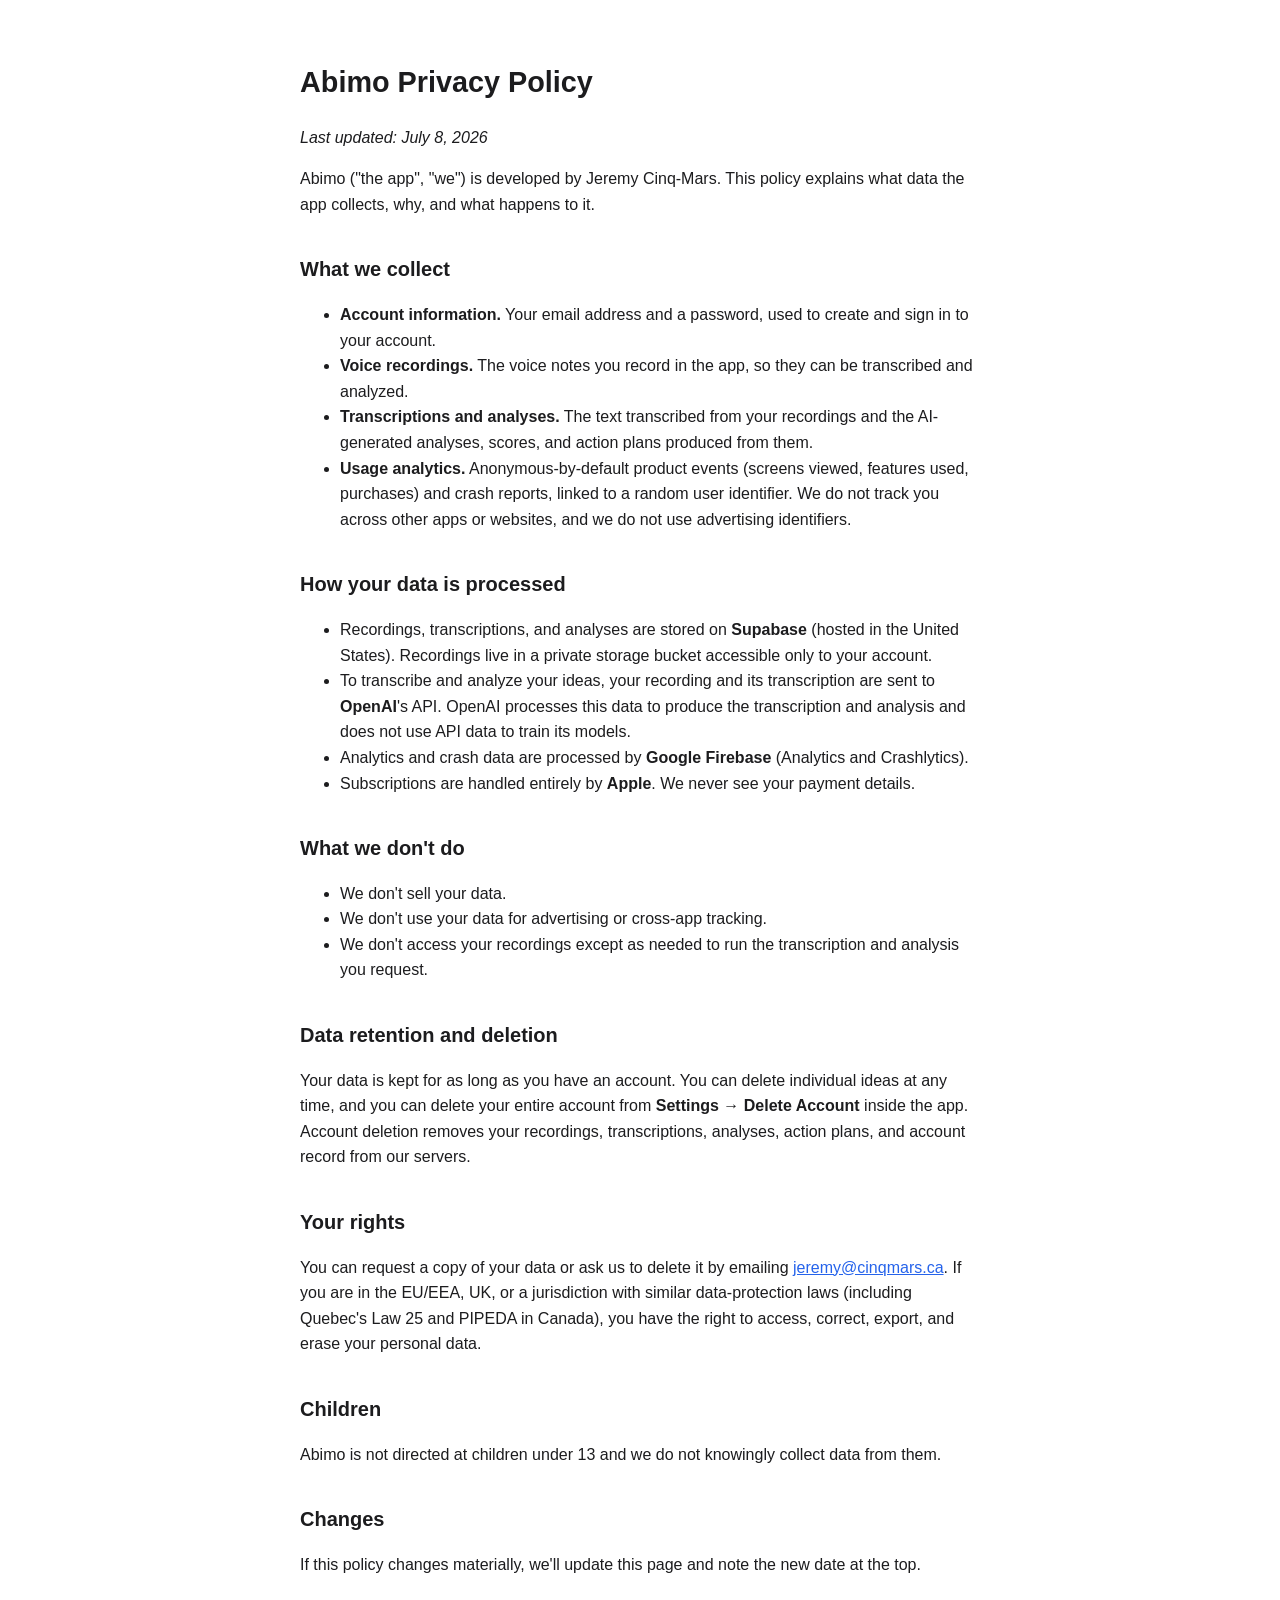
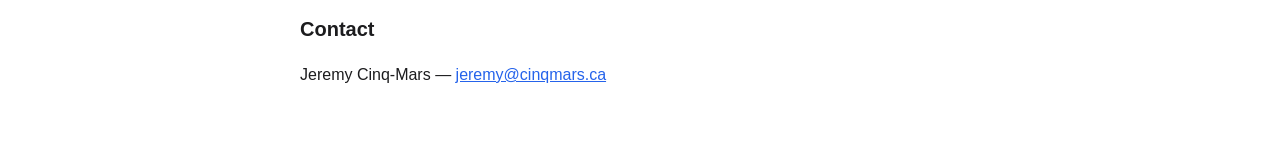
==== privacy/index.html @ cd27e945 "Abimo privacy policy and terms of use" ====
<!DOCTYPE html>
<html lang="en">
<head>
<meta charset="utf-8">
<meta name="viewport" content="width=device-width, initial-scale=1">
<title>Abimo — Privacy Policy</title>
<style>
  body { font-family: -apple-system, BlinkMacSystemFont, "Segoe UI", Roboto, sans-serif; max-width: 680px; margin: 0 auto; padding: 40px 20px; line-height: 1.6; color: #1c1c1e; }
  h1 { font-size: 1.8em; } h2 { font-size: 1.25em; margin-top: 1.8em; }
  a { color: #2563eb; }
  @media (prefers-color-scheme: dark) { body { background: #111; color: #eee; } a { color: #7aa2ff; } }
</style>
</head>
<body>
<h1>Abimo Privacy Policy</h1>
<p><em>Last updated: July 8, 2026</em></p>

<p>Abimo ("the app", "we") is developed by Jeremy Cinq-Mars. This policy explains what data the app collects, why, and what happens to it.</p>

<h2>What we collect</h2>
<ul>
  <li><strong>Account information.</strong> Your email address and a password, used to create and sign in to your account.</li>
  <li><strong>Voice recordings.</strong> The voice notes you record in the app, so they can be transcribed and analyzed.</li>
  <li><strong>Transcriptions and analyses.</strong> The text transcribed from your recordings and the AI-generated analyses, scores, and action plans produced from them.</li>
  <li><strong>Usage analytics.</strong> Anonymous-by-default product events (screens viewed, features used, purchases) and crash reports, linked to a random user identifier. We do not track you across other apps or websites, and we do not use advertising identifiers.</li>
</ul>

<h2>How your data is processed</h2>
<ul>
  <li>Recordings, transcriptions, and analyses are stored on <strong>Supabase</strong> (hosted in the United States). Recordings live in a private storage bucket accessible only to your account.</li>
  <li>To transcribe and analyze your ideas, your recording and its transcription are sent to <strong>OpenAI</strong>'s API. OpenAI processes this data to produce the transcription and analysis and does not use API data to train its models.</li>
  <li>Analytics and crash data are processed by <strong>Google Firebase</strong> (Analytics and Crashlytics).</li>
  <li>Subscriptions are handled entirely by <strong>Apple</strong>. We never see your payment details.</li>
</ul>

<h2>What we don't do</h2>
<ul>
  <li>We don't sell your data.</li>
  <li>We don't use your data for advertising or cross-app tracking.</li>
  <li>We don't access your recordings except as needed to run the transcription and analysis you request.</li>
</ul>

<h2>Data retention and deletion</h2>
<p>Your data is kept for as long as you have an account. You can delete individual ideas at any time, and you can delete your entire account from <strong>Settings → Delete Account</strong> inside the app. Account deletion removes your recordings, transcriptions, analyses, action plans, and account record from our servers.</p>

<h2>Your rights</h2>
<p>You can request a copy of your data or ask us to delete it by emailing <a href="mailto:jeremy@cinqmars.ca">jeremy@cinqmars.ca</a>. If you are in the EU/EEA, UK, or a jurisdiction with similar data-protection laws (including Quebec's Law 25 and PIPEDA in Canada), you have the right to access, correct, export, and erase your personal data.</p>

<h2>Children</h2>
<p>Abimo is not directed at children under 13 and we do not knowingly collect data from them.</p>

<h2>Changes</h2>
<p>If this policy changes materially, we'll update this page and note the new date at the top.</p>

<h2>Contact</h2>
<p>Jeremy Cinq-Mars — <a href="mailto:jeremy@cinqmars.ca">jeremy@cinqmars.ca</a></p>
</body>
</html>
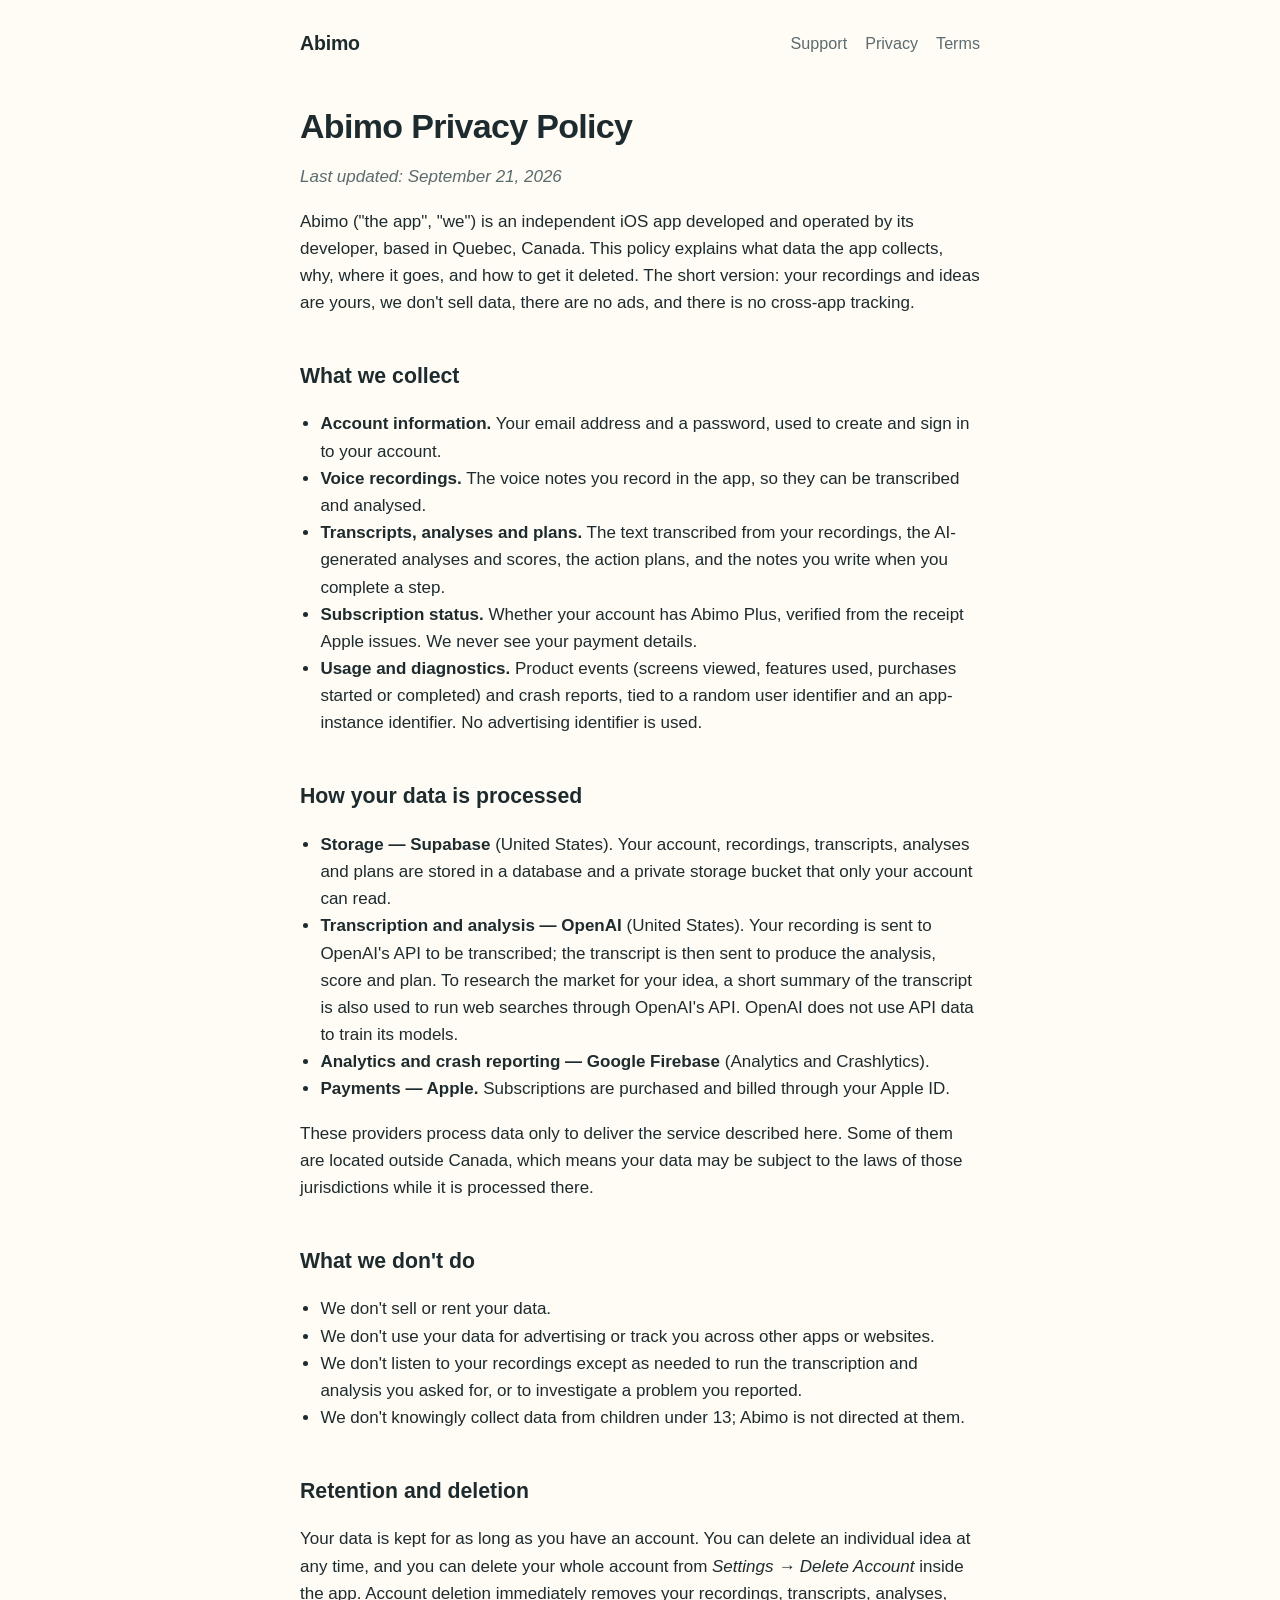
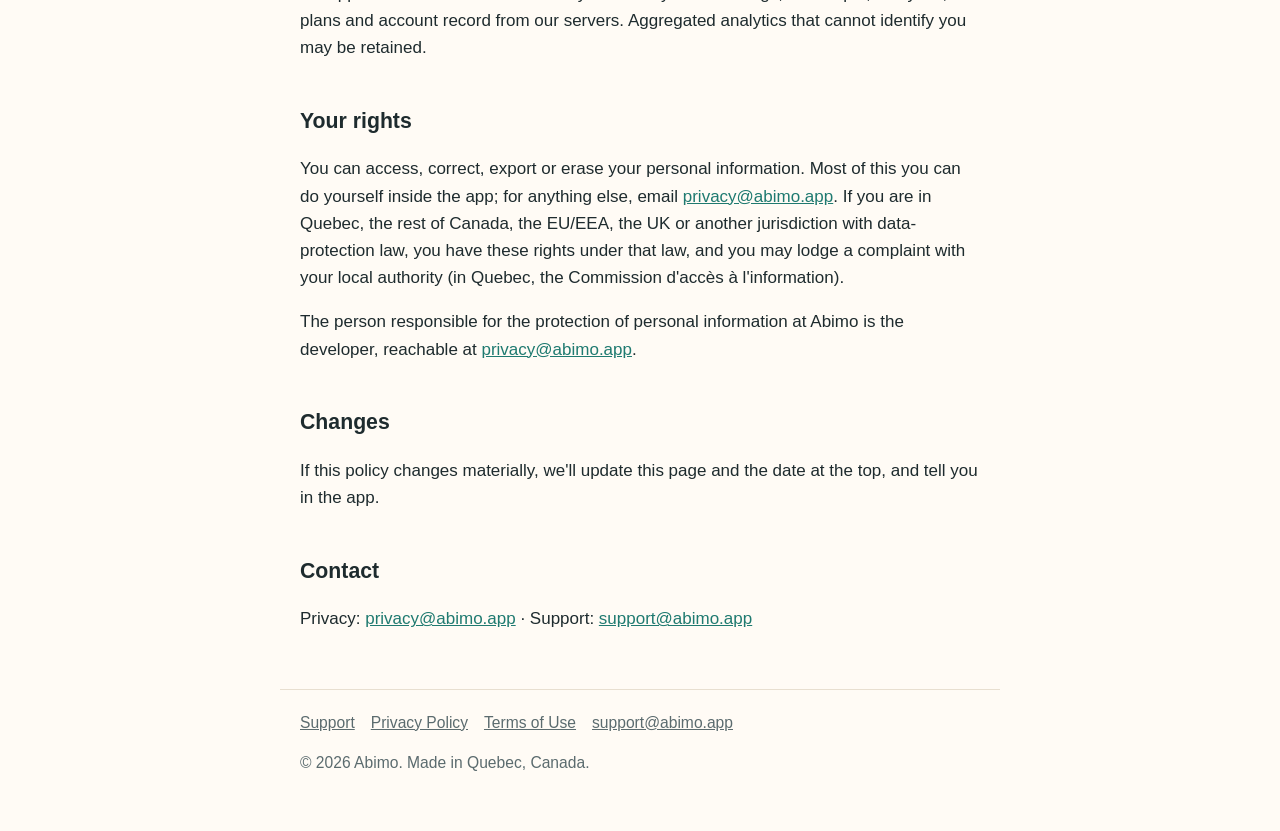
==== commit 9040f9ca: "abimo.app: landing, support, refreshed privacy/terms, role addresses, CNAME" ====
--- a/privacy/index.html
+++ b/privacy/index.html
@@ -4,55 +4,61 @@
 <meta charset="utf-8">
 <meta name="viewport" content="width=device-width, initial-scale=1">
 <title>Abimo — Privacy Policy</title>
-<style>
-  body { font-family: -apple-system, BlinkMacSystemFont, "Segoe UI", Roboto, sans-serif; max-width: 680px; margin: 0 auto; padding: 40px 20px; line-height: 1.6; color: #1c1c1e; }
-  h1 { font-size: 1.8em; } h2 { font-size: 1.25em; margin-top: 1.8em; }
-  a { color: #2563eb; }
-  @media (prefers-color-scheme: dark) { body { background: #111; color: #eee; } a { color: #7aa2ff; } }
-</style>
+<link rel="stylesheet" href="/style.css">
 </head>
 <body>
+<header>
+  <a class="brand" href="/">Abimo</a>
+  <nav><a href="/support/">Support</a><a href="/privacy/">Privacy</a><a href="/terms/">Terms</a></nav>
+</header>
+<main>
 <h1>Abimo Privacy Policy</h1>
-<p><em>Last updated: July 8, 2026</em></p>
+<p><em class="date">Last updated: September 21, 2026</em></p>
 
-<p>Abimo ("the app", "we") is developed by Jeremy Cinq-Mars. This policy explains what data the app collects, why, and what happens to it.</p>
+<p>Abimo ("the app", "we") is an independent iOS app developed and operated by its developer, based in Quebec, Canada. This policy explains what data the app collects, why, where it goes, and how to get it deleted. The short version: your recordings and ideas are yours, we don't sell data, there are no ads, and there is no cross-app tracking.</p>
 
 <h2>What we collect</h2>
 <ul>
   <li><strong>Account information.</strong> Your email address and a password, used to create and sign in to your account.</li>
-  <li><strong>Voice recordings.</strong> The voice notes you record in the app, so they can be transcribed and analyzed.</li>
-  <li><strong>Transcriptions and analyses.</strong> The text transcribed from your recordings and the AI-generated analyses, scores, and action plans produced from them.</li>
-  <li><strong>Usage analytics.</strong> Anonymous-by-default product events (screens viewed, features used, purchases) and crash reports, linked to a random user identifier. We do not track you across other apps or websites, and we do not use advertising identifiers.</li>
+  <li><strong>Voice recordings.</strong> The voice notes you record in the app, so they can be transcribed and analysed.</li>
+  <li><strong>Transcripts, analyses and plans.</strong> The text transcribed from your recordings, the AI-generated analyses and scores, the action plans, and the notes you write when you complete a step.</li>
+  <li><strong>Subscription status.</strong> Whether your account has Abimo Plus, verified from the receipt Apple issues. We never see your payment details.</li>
+  <li><strong>Usage and diagnostics.</strong> Product events (screens viewed, features used, purchases started or completed) and crash reports, tied to a random user identifier and an app-instance identifier. No advertising identifier is used.</li>
 </ul>
 
 <h2>How your data is processed</h2>
 <ul>
-  <li>Recordings, transcriptions, and analyses are stored on <strong>Supabase</strong> (hosted in the United States). Recordings live in a private storage bucket accessible only to your account.</li>
-  <li>To transcribe and analyze your ideas, your recording and its transcription are sent to <strong>OpenAI</strong>'s API. OpenAI processes this data to produce the transcription and analysis and does not use API data to train its models.</li>
-  <li>Analytics and crash data are processed by <strong>Google Firebase</strong> (Analytics and Crashlytics).</li>
-  <li>Subscriptions are handled entirely by <strong>Apple</strong>. We never see your payment details.</li>
+  <li><strong>Storage — Supabase</strong> (United States). Your account, recordings, transcripts, analyses and plans are stored in a database and a private storage bucket that only your account can read.</li>
+  <li><strong>Transcription and analysis — OpenAI</strong> (United States). Your recording is sent to OpenAI's API to be transcribed; the transcript is then sent to produce the analysis, score and plan. To research the market for your idea, a short summary of the transcript is also used to run web searches through OpenAI's API. OpenAI does not use API data to train its models.</li>
+  <li><strong>Analytics and crash reporting — Google Firebase</strong> (Analytics and Crashlytics).</li>
+  <li><strong>Payments — Apple.</strong> Subscriptions are purchased and billed through your Apple ID.</li>
 </ul>
+<p>These providers process data only to deliver the service described here. Some of them are located outside Canada, which means your data may be subject to the laws of those jurisdictions while it is processed there.</p>
 
 <h2>What we don't do</h2>
 <ul>
-  <li>We don't sell your data.</li>
-  <li>We don't use your data for advertising or cross-app tracking.</li>
-  <li>We don't access your recordings except as needed to run the transcription and analysis you request.</li>
+  <li>We don't sell or rent your data.</li>
+  <li>We don't use your data for advertising or track you across other apps or websites.</li>
+  <li>We don't listen to your recordings except as needed to run the transcription and analysis you asked for, or to investigate a problem you reported.</li>
+  <li>We don't knowingly collect data from children under 13; Abimo is not directed at them.</li>
 </ul>
 
-<h2>Data retention and deletion</h2>
-<p>Your data is kept for as long as you have an account. You can delete individual ideas at any time, and you can delete your entire account from <strong>Settings → Delete Account</strong> inside the app. Account deletion removes your recordings, transcriptions, analyses, action plans, and account record from our servers.</p>
+<h2>Retention and deletion</h2>
+<p>Your data is kept for as long as you have an account. You can delete an individual idea at any time, and you can delete your whole account from <em>Settings → Delete Account</em> inside the app. Account deletion immediately removes your recordings, transcripts, analyses, plans and account record from our servers. Aggregated analytics that cannot identify you may be retained.</p>
 
 <h2>Your rights</h2>
-<p>You can request a copy of your data or ask us to delete it by emailing <a href="mailto:jeremy@cinqmars.ca">jeremy@cinqmars.ca</a>. If you are in the EU/EEA, UK, or a jurisdiction with similar data-protection laws (including Quebec's Law 25 and PIPEDA in Canada), you have the right to access, correct, export, and erase your personal data.</p>
-
-<h2>Children</h2>
-<p>Abimo is not directed at children under 13 and we do not knowingly collect data from them.</p>
+<p>You can access, correct, export or erase your personal information. Most of this you can do yourself inside the app; for anything else, email <a href="mailto:privacy@abimo.app">privacy@abimo.app</a>. If you are in Quebec, the rest of Canada, the EU/EEA, the UK or another jurisdiction with data-protection law, you have these rights under that law, and you may lodge a complaint with your local authority (in Quebec, the Commission d'accès à l'information).</p>
+<p>The person responsible for the protection of personal information at Abimo is the developer, reachable at <a href="mailto:privacy@abimo.app">privacy@abimo.app</a>.</p>
 
 <h2>Changes</h2>
-<p>If this policy changes materially, we'll update this page and note the new date at the top.</p>
+<p>If this policy changes materially, we'll update this page and the date at the top, and tell you in the app.</p>
 
 <h2>Contact</h2>
-<p>Jeremy Cinq-Mars — <a href="mailto:jeremy@cinqmars.ca">jeremy@cinqmars.ca</a></p>
+<p>Privacy: <a href="mailto:privacy@abimo.app">privacy@abimo.app</a> · Support: <a href="mailto:support@abimo.app">support@abimo.app</a></p>
+</main>
+<footer>
+  <a href="/support/">Support</a><a href="/privacy/">Privacy Policy</a><a href="/terms/">Terms of Use</a><a href="mailto:support@abimo.app">support@abimo.app</a>
+  <p>© 2026 Abimo. Made in Quebec, Canada.</p>
+</footer>
 </body>
 </html>
--- a/style.css
+++ b/style.css
@@ -0,0 +1,31 @@
+:root {
+  --paper: #FFFBF5; --ink: #1E2B2E; --muted: #5B6B6E; --teal: #2A9D8F; --teal-dark: #1F7A70;
+  --cream: #FBF4E8; --line: #E8DFD0; --amber: #E0A526;
+}
+@media (prefers-color-scheme: dark) {
+  :root { --paper: #0F1F1E; --ink: #F3EDE3; --muted: #A9B7B5; --teal: #3DB4A5; --teal-dark: #2A9D8F; --cream: #163330; --line: #24423E; }
+}
+* { box-sizing: border-box; }
+body { margin: 0; background: var(--paper); color: var(--ink); font: 17px/1.6 -apple-system, BlinkMacSystemFont, "Segoe UI", Roboto, sans-serif; }
+main, header, footer { max-width: 720px; margin: 0 auto; padding: 0 20px; }
+header { display: flex; align-items: center; justify-content: space-between; padding-top: 28px; padding-bottom: 8px; }
+header a.brand { font-weight: 800; font-size: 1.15em; color: var(--ink); text-decoration: none; letter-spacing: -0.01em; }
+header nav a { color: var(--muted); text-decoration: none; margin-left: 18px; font-size: 0.95em; }
+header nav a:hover, a:hover { color: var(--teal); }
+a { color: var(--teal-dark); }
+h1 { font-size: 2em; line-height: 1.15; letter-spacing: -0.02em; margin: 40px 0 12px; }
+h2 { font-size: 1.25em; margin-top: 2em; }
+.lede { font-size: 1.2em; color: var(--muted); margin-top: 0; }
+.hero { padding: 48px 0 24px; }
+.hero h1 { font-size: 2.6em; margin-top: 12px; }
+.badge { display: inline-block; margin-top: 18px; padding: 12px 20px; border-radius: 12px; background: var(--teal); color: #fff; font-weight: 700; text-decoration: none; }
+.badge.soon { background: var(--cream); color: var(--muted); border: 1px solid var(--line); }
+.steps { display: grid; gap: 16px; grid-template-columns: repeat(auto-fit, minmax(200px, 1fr)); margin: 32px 0; }
+.card { background: var(--cream); border: 1px solid var(--line); border-radius: 16px; padding: 20px; }
+.card h3 { margin: 0 0 6px; font-size: 1.05em; }
+.card p { margin: 0; color: var(--muted); font-size: 0.97em; }
+.card .n { display: inline-block; width: 28px; height: 28px; border-radius: 50%; background: var(--teal); color: #fff; text-align: center; font-weight: 800; line-height: 28px; margin-bottom: 10px; }
+ul { padding-left: 1.2em; }
+footer { border-top: 1px solid var(--line); margin-top: 56px; padding-top: 20px; padding-bottom: 40px; color: var(--muted); font-size: 0.92em; }
+footer a { color: var(--muted); margin-right: 16px; }
+em.date { color: var(--muted); }
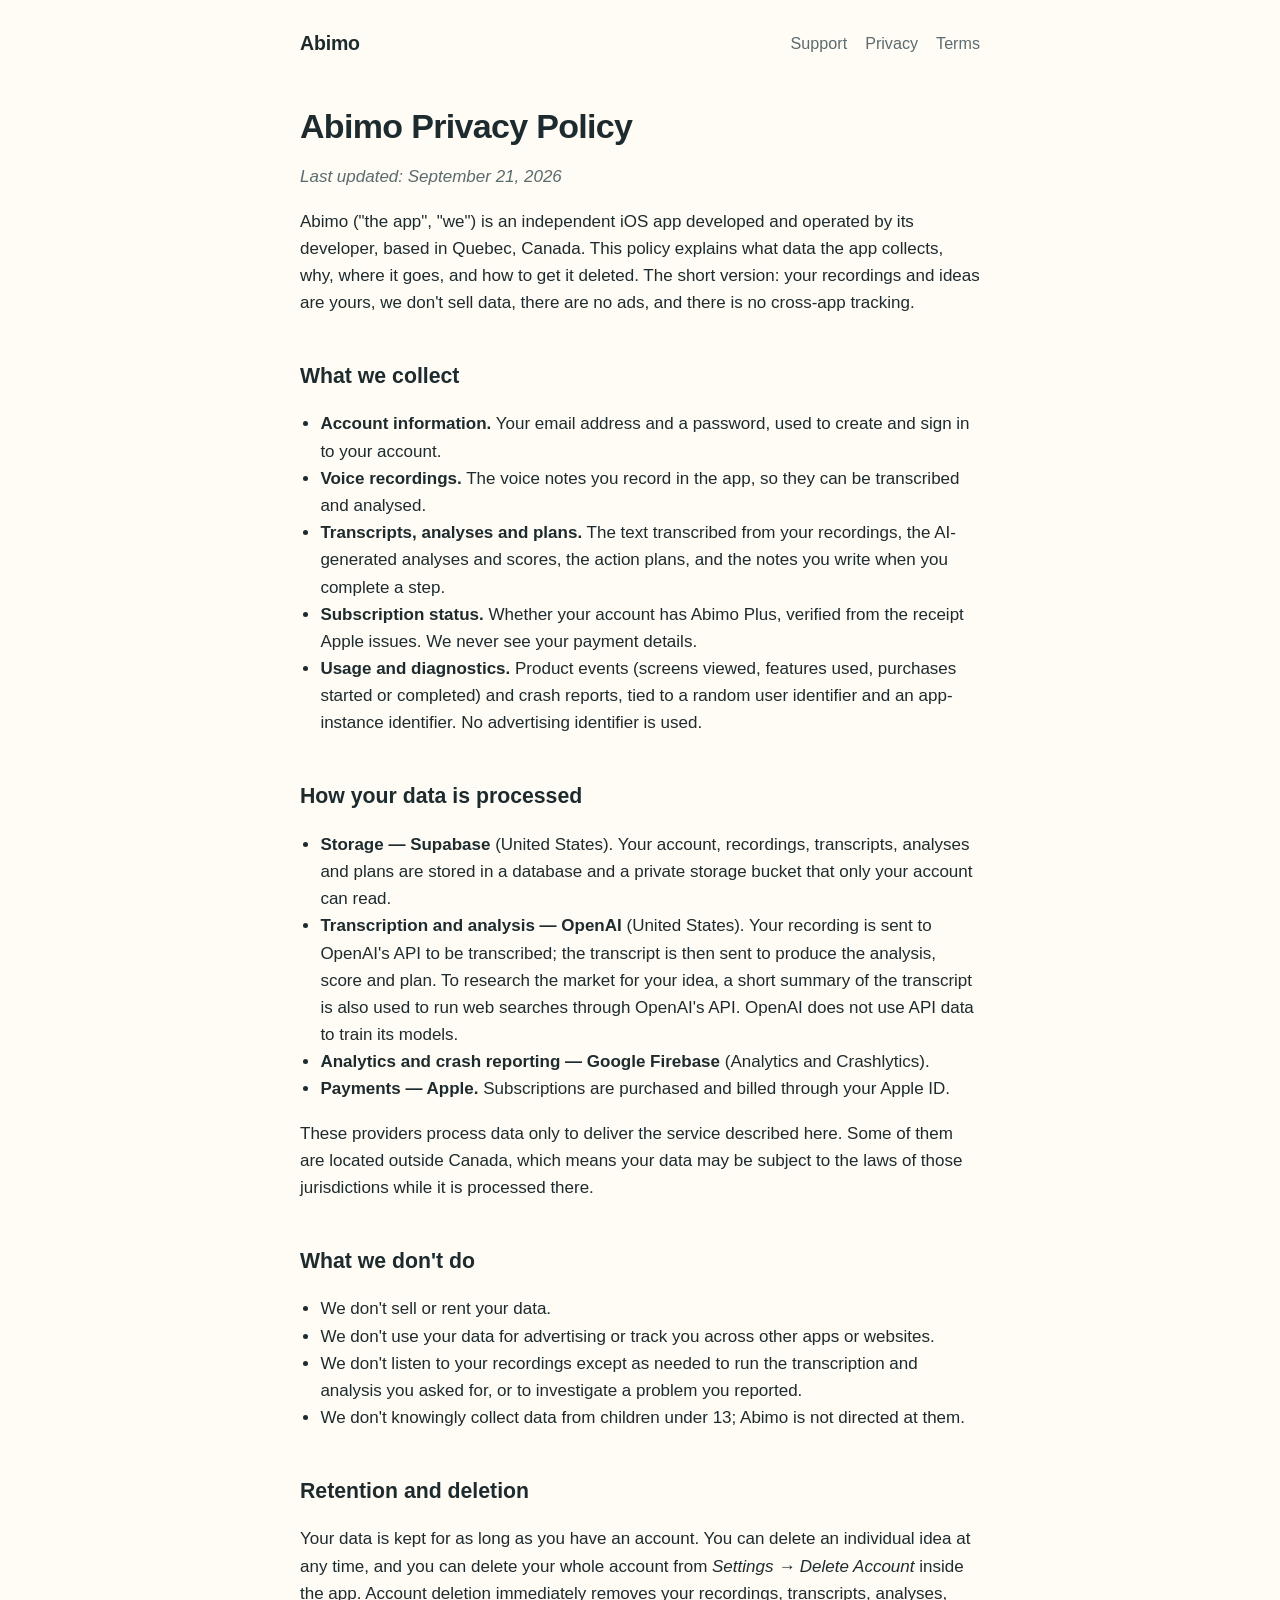
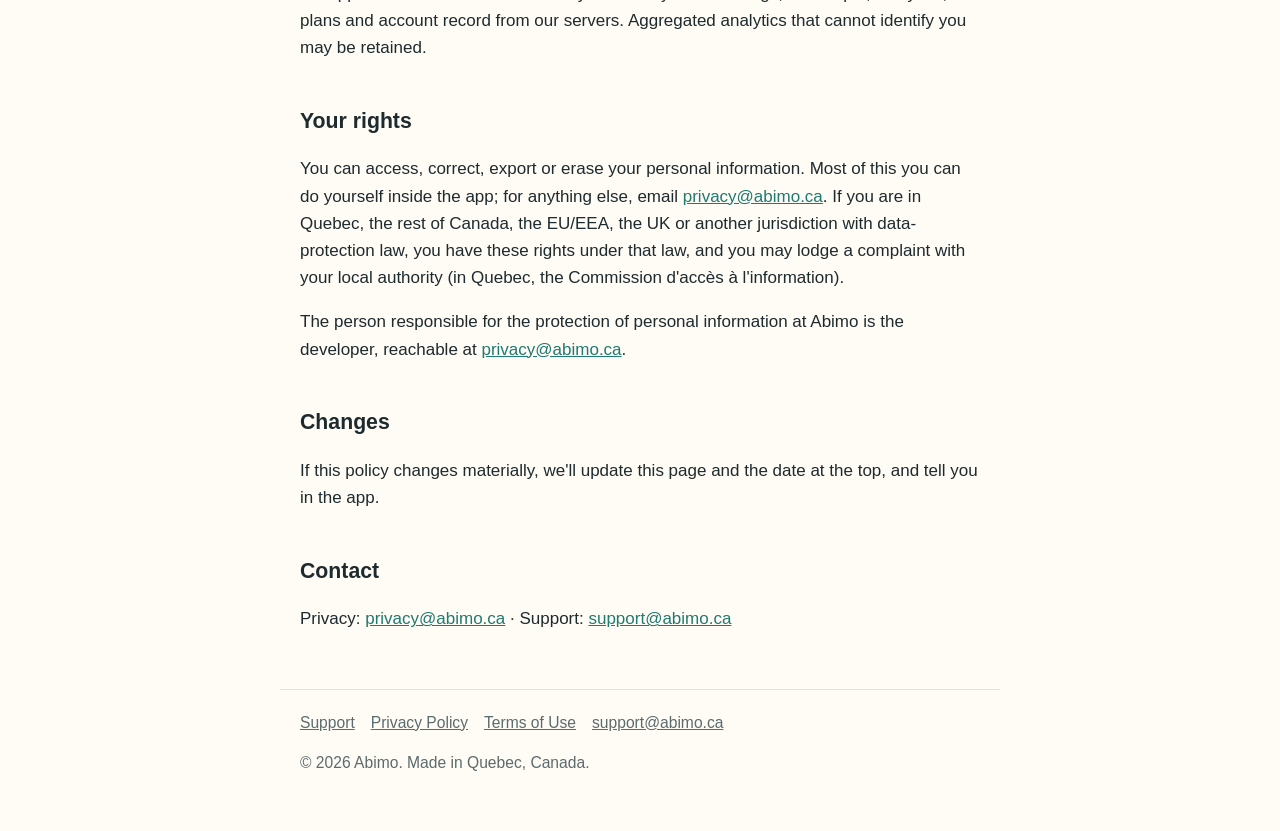
==== commit 49b9a678: "abimo.ca instead of abimo.app (domain bought on GoDaddy)" ====
--- a/privacy/index.html
+++ b/privacy/index.html
@@ -47,17 +47,17 @@
 <p>Your data is kept for as long as you have an account. You can delete an individual idea at any time, and you can delete your whole account from <em>Settings → Delete Account</em> inside the app. Account deletion immediately removes your recordings, transcripts, analyses, plans and account record from our servers. Aggregated analytics that cannot identify you may be retained.</p>
 
 <h2>Your rights</h2>
-<p>You can access, correct, export or erase your personal information. Most of this you can do yourself inside the app; for anything else, email <a href="mailto:privacy@abimo.app">privacy@abimo.app</a>. If you are in Quebec, the rest of Canada, the EU/EEA, the UK or another jurisdiction with data-protection law, you have these rights under that law, and you may lodge a complaint with your local authority (in Quebec, the Commission d'accès à l'information).</p>
-<p>The person responsible for the protection of personal information at Abimo is the developer, reachable at <a href="mailto:privacy@abimo.app">privacy@abimo.app</a>.</p>
+<p>You can access, correct, export or erase your personal information. Most of this you can do yourself inside the app; for anything else, email <a href="mailto:privacy@abimo.ca">privacy@abimo.ca</a>. If you are in Quebec, the rest of Canada, the EU/EEA, the UK or another jurisdiction with data-protection law, you have these rights under that law, and you may lodge a complaint with your local authority (in Quebec, the Commission d'accès à l'information).</p>
+<p>The person responsible for the protection of personal information at Abimo is the developer, reachable at <a href="mailto:privacy@abimo.ca">privacy@abimo.ca</a>.</p>
 
 <h2>Changes</h2>
 <p>If this policy changes materially, we'll update this page and the date at the top, and tell you in the app.</p>
 
 <h2>Contact</h2>
-<p>Privacy: <a href="mailto:privacy@abimo.app">privacy@abimo.app</a> · Support: <a href="mailto:support@abimo.app">support@abimo.app</a></p>
+<p>Privacy: <a href="mailto:privacy@abimo.ca">privacy@abimo.ca</a> · Support: <a href="mailto:support@abimo.ca">support@abimo.ca</a></p>
 </main>
 <footer>
-  <a href="/support/">Support</a><a href="/privacy/">Privacy Policy</a><a href="/terms/">Terms of Use</a><a href="mailto:support@abimo.app">support@abimo.app</a>
+  <a href="/support/">Support</a><a href="/privacy/">Privacy Policy</a><a href="/terms/">Terms of Use</a><a href="mailto:support@abimo.ca">support@abimo.ca</a>
   <p>© 2026 Abimo. Made in Quebec, Canada.</p>
 </footer>
 </body>
